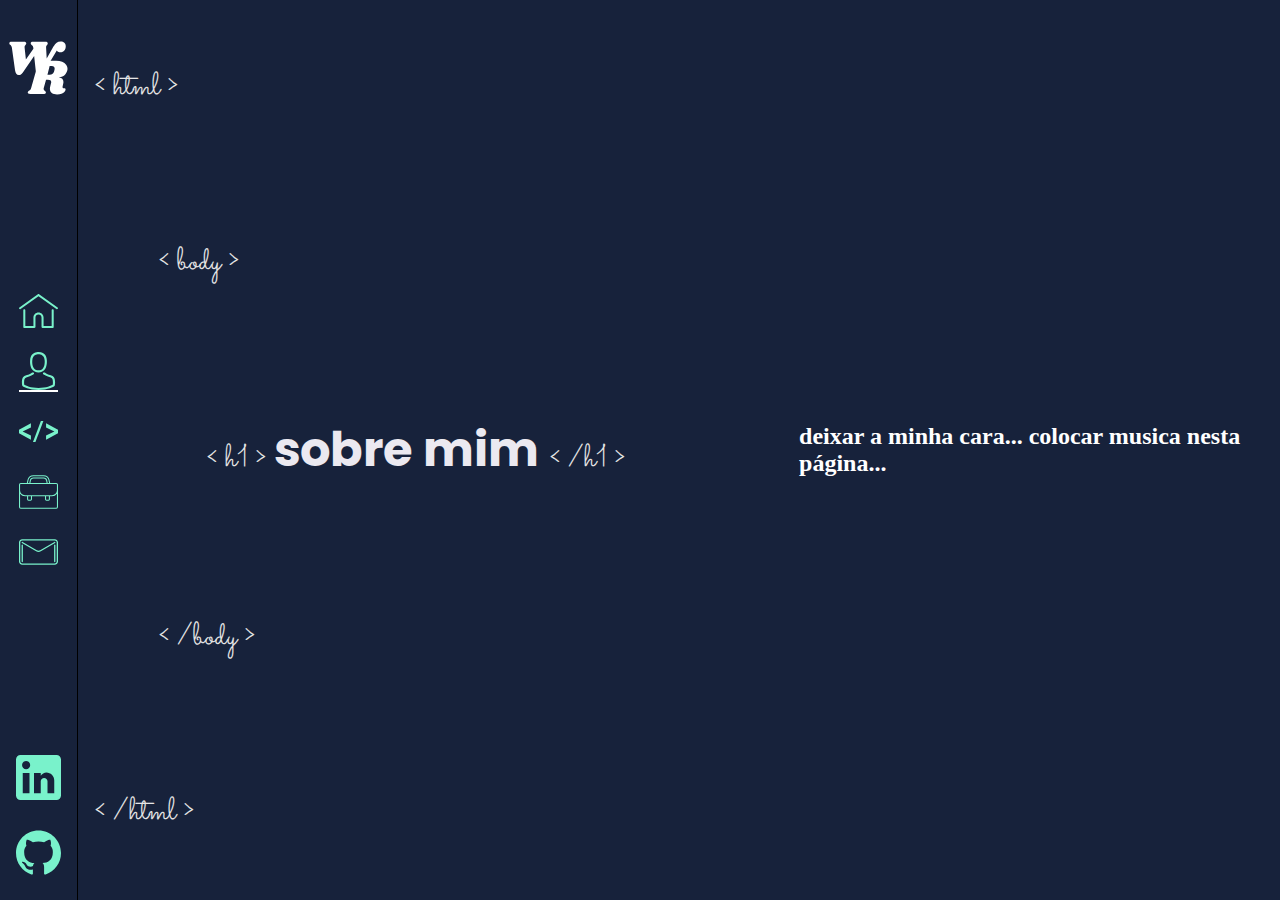
==== about.html @ e200d0a3 "add more pages | fix vertical adjustment" ====
<!DOCTYPE html>
<html lang="en">
<head>
    <meta charset="UTF-8">
    <meta name="viewport" content="width=device-width, initial-scale=1.0">
    <link rel="shortcut icon" href="./img/icons/logo.svg" type="image/x-icon">
    <link rel="stylesheet" href="./css/root.css">
    <link rel="stylesheet" href="./css/main.css">
    <link rel="stylesheet" href="./css/home.css">
    <link rel="preconnect" href="https://fonts.gstatic.com">
    <link href="https://fonts.googleapis.com/css2?family=Poppins:wght@400;500;700&display=swap" rel="stylesheet">
    <link href="https://fonts.googleapis.com/css2?family=Sacramento&display=swap" rel="stylesheet">
    <title> Wandy Rosa - Dev</title>
</head>
<body>
    <aside class="menu">
        <header>
            <img src="./img/icons/logo.svg" alt="">
        </header>

        <main>
            <ul>
                <li onclick="window.location.assign('./index.html')" > <img src="./img/icons/home.svg" alt="" width="50%"> </li>
                <li onclick="window.location.assign('./about.html')" > <img class="selected_menu" src="./img/icons/man.svg" alt="" width="50%"> </li>
                <li onclick="window.location.assign('./knowledge.html')" > <img src="./img/icons/code.svg" alt="" width="50%"> </li>
                <li onclick="window.location.assign('./experience.html')" > <img src="./img/icons/work.svg" alt="" width="50%"> </li>
                <li onclick="window.location.assign('./contact.html')" > <img src="./img/icons/contact.svg" alt="" width="50%"> </li>
            </ul>
        </main>

        <footer>
            <img onclick="window.open('https:\/\/www.linkedin.com/in/wandy-da-silva-scheffer-da-rosa-06184018b/', '_blank')" src="./img/icons/linkedin.svg" alt="">
            <img onclick="window.open('https:\/\/github.com/WandyScheffer', '_blank')" src="./img/icons/github.svg" alt="">
        </footer>
    </aside>

    <main class="content">
        <div class="content-left">
            <p> &lt html &gt  </p> 
            <p> &lt body &gt  </p> 
            <h1>
                <span> &lt h1 &gt </span>  
                sobre mim
                <span> &lt /h1 &gt  </span>
            </h1> 
            <p> &lt /body &gt </p>
            <p> &lt /html &gt </p>
        </div>

        <div class="content-right">
            <h2>deixar a minha cara... colocar musica nesta página...</h2>
            <div class="informations">
            
            </div>
        </div>
    </main>
    
</body>
</html>
---- css/root.css ----
:root{
    --oxford_blue:#17223b;
    --black_coral:#686F7F;
    --aquamarine:#79F2CB;
    --border_dark:#3c836c;
    --pacific_blue:#02AEC6;
    --font_light_color:#ebe9f0;
    --font_code_color: #e5e5e5;
}
---- css/main.css ----
*{
    margin: 0;
    padding: 0;
}

body{
    display: flex;
}

.menu{
    display: flex;
    flex-direction: column;
    height: clamp(648px, 100vh, 100vh);
    width: 6vw;
    background-color: var(--oxford_blue);
    border-right: 1.8px solid black;
    align-items: center;
    justify-content: space-between;
}
.menu header{
    display: flex;
    height: clamp(10%, 15vh, 15vh);
    width: 100%;
    justify-content: center;
    align-items: center;
}
.menu main{
    display: flex;
    flex: 1;
    justify-content: center;
    align-items: center;
}
.menu main ul{
    list-style: none;
    height: 100%;
    display: flex;
    flex-direction: column;
    justify-content: center;
}
.menu main ul li{
    display: flex;
    justify-content: center;
    margin-bottom: clamp(20px, 2vh, 2vh) !important;
}
.menu main ul li img{
    box-sizing: border-box;
    border-bottom: 2px solid transparent;
}

.menu main ul li img:hover{
    cursor: pointer;
    border-bottom: 2px solid white;
}

.menu footer{
    display: flex;
    flex-direction: column;
    height: clamp(150px, 15vh, 15vh);
    justify-content: space-around;
}
.menu footer img{
    border: 2px solid transparent;
    cursor: pointer;
    margin-bottom: clamp(20px, 2vh, 2vh) !important;
}
.menu footer img:hover{
    border: 2px solid white;
    background-color: white;
    border-radius: 10px;
}
.menu footer img+img:hover{
    border-radius: 50%;
}

.selected_menu{
    border-bottom: 2px solid white !important;
}

.content{
    display: flex;
    height: clamp(648px, 100vh, 100vh);
    width: 94vw;
    background-color: var(--oxford_blue);
}
---- css/home.css ----
.content-left{
    width: 60%;
    display: flex;
    flex-direction: column;
    justify-content: space-around;
    align-items: initial;
    /* background-color: darkgreen; */
}


.content-left p:first-child,
.content-left p:last-child{
    text-indent: 1rem;
}

.content-left p{
    color: var(--font_code_color);
    font-family: 'Sacramento', cursive;
    font-size: 2rem;
    text-indent: 5rem;
}
.content-left span{
    color: var(--font_code_color);
    font-family: 'Sacramento', cursive;
    font-size: 2rem;
    font-weight: normal;
}
.content-left h1{
    color: var(--font_light_color);
    font-family: 'Poppins', sans-serif;
    margin-left: 8rem;
    max-width: 45vw;
    font-size: 3rem;
}

.content-left button{
    background-color: unset;
    width: 25rem;
    height: 4rem;
    margin-left: 8rem;
    border: 3px solid var(--aquamarine);
    color: var(--aquamarine);
    font-family: 'Poppins', sans-serif;
    font-size: 1.6rem;
    transition: background-color 0.2s, color 0.2s, border-color 0.2s;
}

.content-left button:hover{
    background-color: var(--aquamarine);
    color: var(--border_dark);
    border-color: var(--border_dark);
}

.content-right{
    display: flex;
    flex-direction: column;
    justify-content: center;
    /* justify-content: space-evenly; */
    /* align-items: center; */
    width: 40%;
    color: white;
}

.content-right p{
    font-family: 'Poppins', sans-serif;
    margin-left: 1.5rem;
    font-size: 0.9rem;
    max-width: 100%;
}

.content-right p:first-child,
.content-right p:last-child{
    margin-left: 0rem;
}

.content-right p:nth-child(7),
.content-right p:nth-child(8),
.content-right p:nth-child(14),
.content-right p:nth-child(15),
.content-right p:nth-child(16),
.content-right p:nth-child(17){
    margin-left: 3rem;
}

.content-right p span{
    color: var(--pacific_blue);
}
.content-right p span:first-child{
    color: var(--aquamarine);
}

@media(max-width: 760px){
    .content-left{
        /* waiting for the responsive  adjustment*/
        background-color: yellow;
    }
}
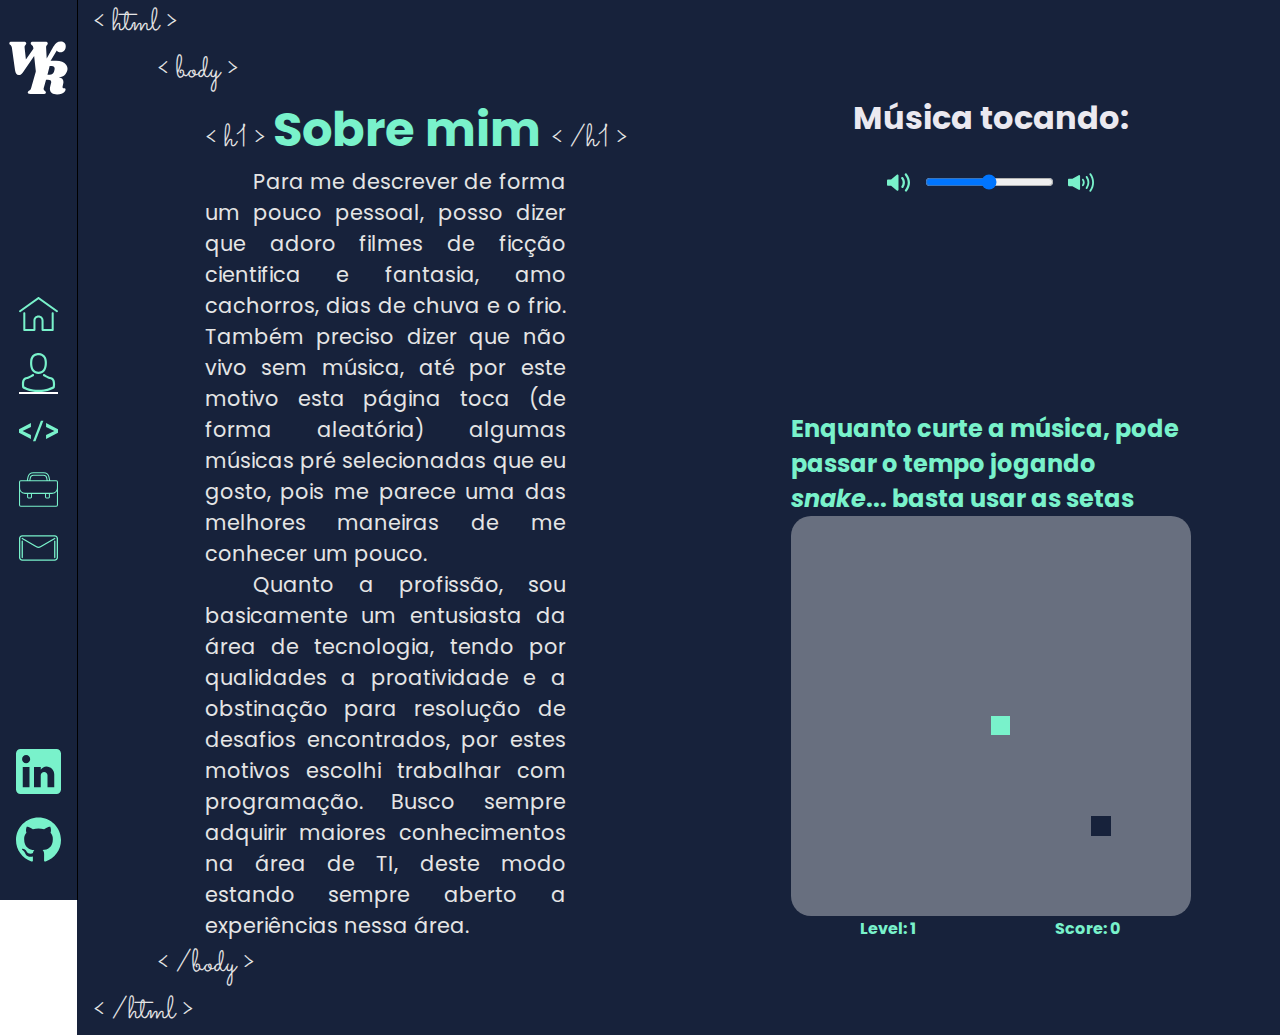
==== commit e4a3c18f: "add page -about-" ====
--- a/about.html
+++ b/about.html
@@ -6,7 +6,7 @@
     <link rel="shortcut icon" href="./img/icons/logo.svg" type="image/x-icon">
     <link rel="stylesheet" href="./css/root.css">
     <link rel="stylesheet" href="./css/main.css">
-    <link rel="stylesheet" href="./css/home.css">
+    <link rel="stylesheet" href="./css/about.css">
     <link rel="preconnect" href="https://fonts.gstatic.com">
     <link href="https://fonts.googleapis.com/css2?family=Poppins:wght@400;500;700&display=swap" rel="stylesheet">
     <link href="https://fonts.googleapis.com/css2?family=Sacramento&display=swap" rel="stylesheet">
@@ -40,20 +40,51 @@
             <p> &lt body &gt  </p> 
             <h1>
                 <span> &lt h1 &gt </span>  
-                sobre mim
+                Sobre mim
                 <span> &lt /h1 &gt  </span>
             </h1> 
+            
+            <p>Para me descrever de forma um pouco pessoal, posso dizer que adoro filmes de ficção 
+            cientifica e fantasia, amo cachorros, dias de chuva e o frio. Também preciso dizer que 
+            não vivo sem música, até por este motivo esta página toca (de forma aleatória) algumas 
+            músicas pré selecionadas que eu gosto, pois me parece uma das melhores maneiras de me
+            conhecer um pouco.</p>
+
+            <p>Quanto a profissão, sou basicamente um entusiasta da área de tecnologia, tendo por 
+            qualidades a proatividade e a obstinação para resolução de desafios encontrados, por 
+            estes motivos escolhi trabalhar com programação. Busco sempre adquirir maiores 
+            conhecimentos na área de TI, deste modo estando sempre aberto a experiências nessa área.</p>
+            
+
             <p> &lt /body &gt </p>
             <p> &lt /html &gt </p>
         </div>
 
         <div class="content-right">
-            <h2>deixar a minha cara... colocar musica nesta página...</h2>
-            <div class="informations">
-            
+
+            <div class="music_container">
+                <h1>Música tocando:</h1>
+                <h2 id="music_title"></h2>
+                <div class="control">
+                    <img id="left_speaker" src="./img/icons/speaker_low.svg" alt="" width="8%">
+                    <input onchange="volumeOrMute(event)" type="range" min="0" max="100" value="50">
+                    <img id="right_speaker" src="./img/icons/speaker_loud.svg" alt="" width="9%">
+                </div>
+                <div id="ytplayer"></div>
             </div>
+
+            <div class="snake_container">
+                <h2>Enquanto curte a música, pode passar o tempo jogando <i>snake</i>... basta usar as setas</h2>
+                <canvas id='tela_jogo' width="400" height="400"></canvas>
+                <div class="game_info">
+                    <b id="level">Level: </b> <b id="score">Score: </b>
+                </div>
+            </div>
+
         </div>
     </main>
-    
+
+    <script src="./js/about.js"></script>
+    <script src="./js/functions/game.js"></script>
 </body>
 </html>--- a/css/main.css
+++ b/css/main.css
@@ -5,12 +5,15 @@
 
 body{
     display: flex;
+    /* background-color: green; */
 }
 
 .menu{
+    position: fixed;
     display: flex;
     flex-direction: column;
-    height: clamp(648px, 100vh, 100vh);
+    /* height: clamp(648px, 100vh, 100vh); */
+    height: 100vh;
     width: 6vw;
     background-color: var(--oxford_blue);
     border-right: 1.8px solid black;
@@ -19,7 +22,8 @@
 }
 .menu header{
     display: flex;
-    height: clamp(10%, 15vh, 15vh);
+    /* height: clamp(10%, 15vh, 15vh); */
+    height: 15vh;
     width: 100%;
     justify-content: center;
     align-items: center;
@@ -40,7 +44,8 @@
 .menu main ul li{
     display: flex;
     justify-content: center;
-    margin-bottom: clamp(20px, 2vh, 2vh) !important;
+    /* margin-bottom: clamp(20px, 2vh, 2vh) !important; */
+    margin-bottom: 2vh !important;
 }
 .menu main ul li img{
     box-sizing: border-box;
@@ -55,13 +60,16 @@
 .menu footer{
     display: flex;
     flex-direction: column;
-    height: clamp(150px, 15vh, 15vh);
+    /* height: clamp(150px, 15vh, 15vh); */
+    height: 15vh;
     justify-content: space-around;
+    margin-bottom: 2vh;
 }
 .menu footer img{
     border: 2px solid transparent;
     cursor: pointer;
-    margin-bottom: clamp(20px, 2vh, 2vh) !important;
+    /* margin-bottom: clamp(20px, 2vh, 2vh) !important; */
+    margin-bottom: 2vh;
 }
 .menu footer img:hover{
     border: 2px solid white;
@@ -78,7 +86,43 @@
 
 .content{
     display: flex;
+    min-height: 100%;
     height: clamp(648px, 100vh, 100vh);
     width: 94vw;
+    margin-left: 6vw;
     background-color: var(--oxford_blue);
+}
+
+.content-left{
+    width: 60%;
+    display: flex;
+    flex-direction: column;
+    justify-content: space-around;
+    align-items: initial;
+}
+
+
+.content-left p:first-child,
+.content-left p:last-child{
+    text-indent: 1rem;
+}
+
+.content-left p{
+    color: var(--font_code_color);
+    font-family: 'Sacramento', cursive;
+    font-size: 2rem;
+    text-indent: 5rem;
+}
+.content-left span{
+    color: var(--font_code_color);
+    font-family: 'Sacramento', cursive;
+    font-size: 2rem;
+    font-weight: normal;
+}
+.content-left h1{
+    color: var(--font_light_color);
+    font-family: 'Poppins', sans-serif;
+    margin-left: 8rem;
+    max-width: 45vw;
+    font-size: 3rem;
 }--- a/css/about.css
+++ b/css/about.css
@@ -0,0 +1,65 @@
+.content-left h1{
+    color: var(--aquamarine);
+}
+
+.content-left p:nth-child(4),
+.content-left p:nth-child(5){
+    /* background-color: blue; */
+    display: flex;
+    font-family: 'Poppins', sans-serif;
+    font-size: 1.3rem;
+    width: 50%;
+    text-align: justify;
+    text-indent: 3rem;
+    margin-left: 8rem;
+}
+
+.content{
+    min-height: 100vh;
+    height: 100% !important;
+}
+
+.content-right{
+    display: flex;
+    flex-direction: column;
+    justify-content: space-around;
+    align-items: center;
+    width: 30vw;
+    font-family: 'Poppins', sans-serif;
+    color: var(--aquamarine);
+}
+.content-right .music_container h1{
+    color: var(--font_light_color);
+}
+
+.content-right .music_container{
+    display: flex;
+    flex-direction: column;
+    align-items: center;
+    /* justify-content: center; */
+}
+
+.content-right .music_container .control{
+    display: flex;
+    justify-content: center;
+    height: 5rem;
+    /* background-color: red; */
+}
+.content-right .music_container .control img{
+    margin: 5%;
+}
+
+
+.content-right .snake_container{
+    display: flex;
+    flex-direction: column;
+}
+
+.content-right .snake_container canvas{
+    border-radius: 5%;
+}
+
+.content-right .snake_container .game_info{
+    display: flex;
+    justify-content: space-around;
+}